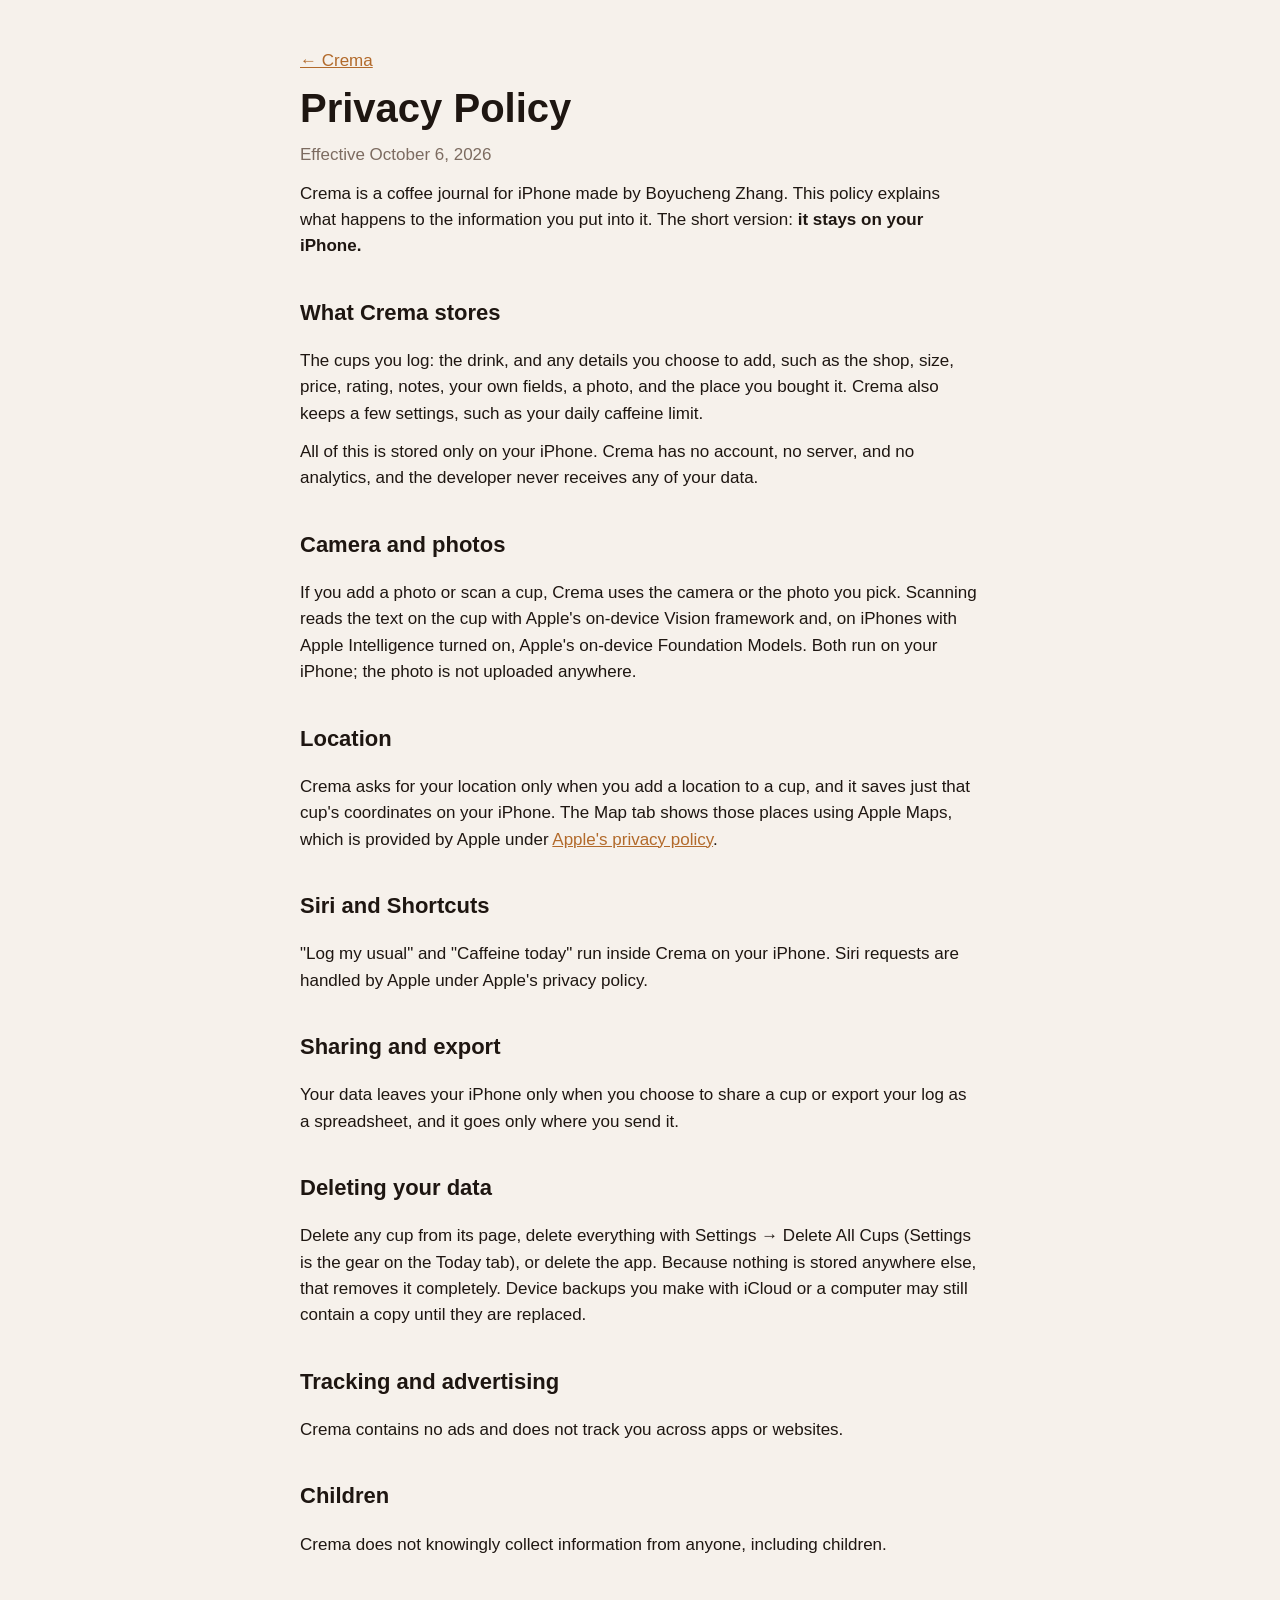
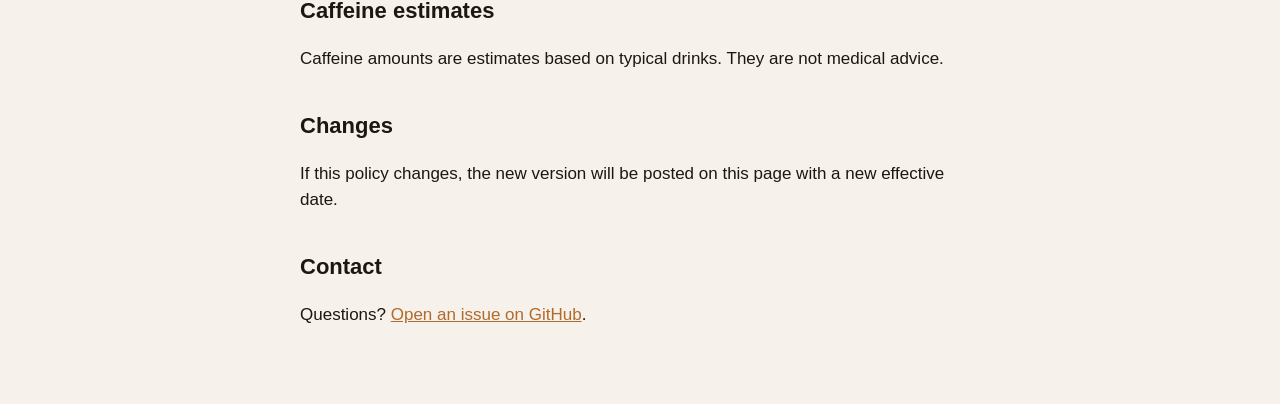
==== privacy.html @ 86ee80dd "Add Crema support and privacy policy pages" ====
<!doctype html>
<html lang="en">
<head>
  <meta charset="utf-8">
  <meta name="viewport" content="width=device-width, initial-scale=1">
  <title>Crema Privacy Policy</title>
  <link rel="stylesheet" href="style.css">
</head>
<body>
  <main>
    <p class="back"><a href="./">← Crema</a></p>
    <h1>Privacy Policy</h1>
    <p class="muted">Effective October 6, 2026</p>

    <p>Crema is a coffee journal for iPhone made by Boyucheng Zhang. This policy explains what happens to the
      information you put into it. The short version: <strong>it stays on your iPhone.</strong></p>

    <h2>What Crema stores</h2>
    <p>The cups you log: the drink, and any details you choose to add, such as the shop, size, price, rating,
      notes, your own fields, a photo, and the place you bought it. Crema also keeps a few settings, such as your
      daily caffeine limit.</p>
    <p>All of this is stored only on your iPhone. Crema has no account, no server, and no analytics, and the
      developer never receives any of your data.</p>

    <h2>Camera and photos</h2>
    <p>If you add a photo or scan a cup, Crema uses the camera or the photo you pick. Scanning reads the text on
      the cup with Apple's on-device Vision framework and, on iPhones with Apple Intelligence turned on, Apple's
      on-device Foundation Models. Both run on your iPhone; the photo is not uploaded anywhere.</p>

    <h2>Location</h2>
    <p>Crema asks for your location only when you add a location to a cup, and it saves just that cup's
      coordinates on your iPhone. The Map tab shows those places using Apple Maps, which is provided by Apple
      under <a href="https://www.apple.com/legal/privacy/">Apple's privacy policy</a>.</p>

    <h2>Siri and Shortcuts</h2>
    <p>"Log my usual" and "Caffeine today" run inside Crema on your iPhone. Siri requests are handled by Apple
      under Apple's privacy policy.</p>

    <h2>Sharing and export</h2>
    <p>Your data leaves your iPhone only when you choose to share a cup or export your log as a spreadsheet, and
      it goes only where you send it.</p>

    <h2>Deleting your data</h2>
    <p>Delete any cup from its page, delete everything with Settings → Delete All Cups (Settings is the gear on the Today tab), or delete the app.
      Because nothing is stored anywhere else, that removes it completely. Device backups you make with iCloud
      or a computer may still contain a copy until they are replaced.</p>

    <h2>Tracking and advertising</h2>
    <p>Crema contains no ads and does not track you across apps or websites.</p>

    <h2>Children</h2>
    <p>Crema does not knowingly collect information from anyone, including children.</p>

    <h2>Caffeine estimates</h2>
    <p>Caffeine amounts are estimates based on typical drinks. They are not medical advice.</p>

    <h2>Changes</h2>
    <p>If this policy changes, the new version will be posted on this page with a new effective date.</p>

    <h2>Contact</h2>
    <p>Questions? <a href="https://github.com/Gitterooooo/crema/issues">Open an issue on GitHub</a>.</p>
  </main>
</body>
</html>
---- style.css ----
:root {
  --background: #f6f1eb;
  --text: #1e1611;
  --muted: #7c6b60;
  --accent: #b26a2b;
}

@media (prefers-color-scheme: dark) {
  :root {
    --background: #0e0a08;
    --text: #f4ece3;
    --muted: #a3928a;
    --accent: #e7a462;
  }
}

body {
  margin: 0;
  background: var(--background);
  color: var(--text);
  font: 17px/1.55 -apple-system, BlinkMacSystemFont, "Helvetica Neue", sans-serif;
}

main {
  max-width: 680px;
  margin: 0 auto;
  padding: 48px 16px 64px;
}

h1 {
  font-size: 40px;
  line-height: 1.1;
  margin: 0 0 12px;
}

h2 {
  margin-top: 36px;
  font-size: 22px;
}

h3 {
  margin: 20px 0 4px;
  font-size: 17px;
}

p {
  margin: 0 0 12px;
}

a {
  color: var(--accent);
}

.lead {
  font-size: 20px;
}

.muted,
.back {
  color: var(--muted);
}
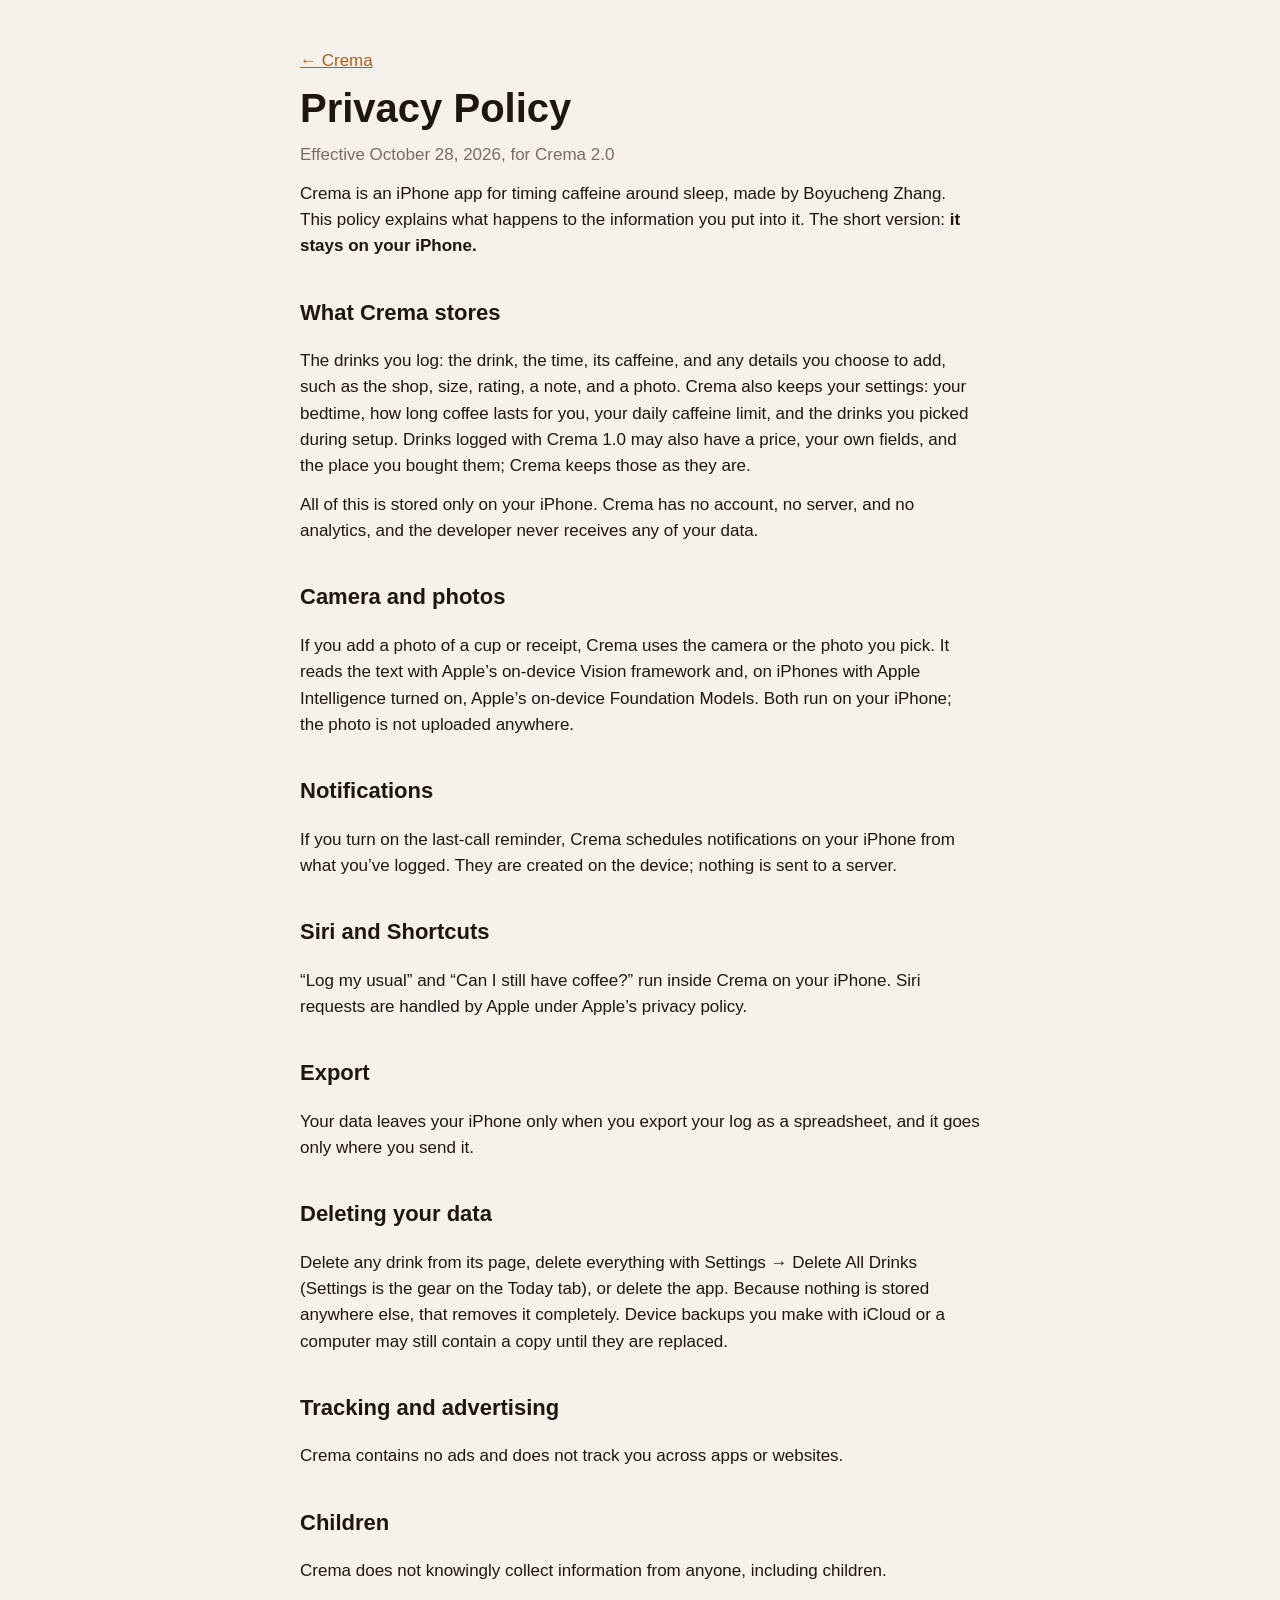
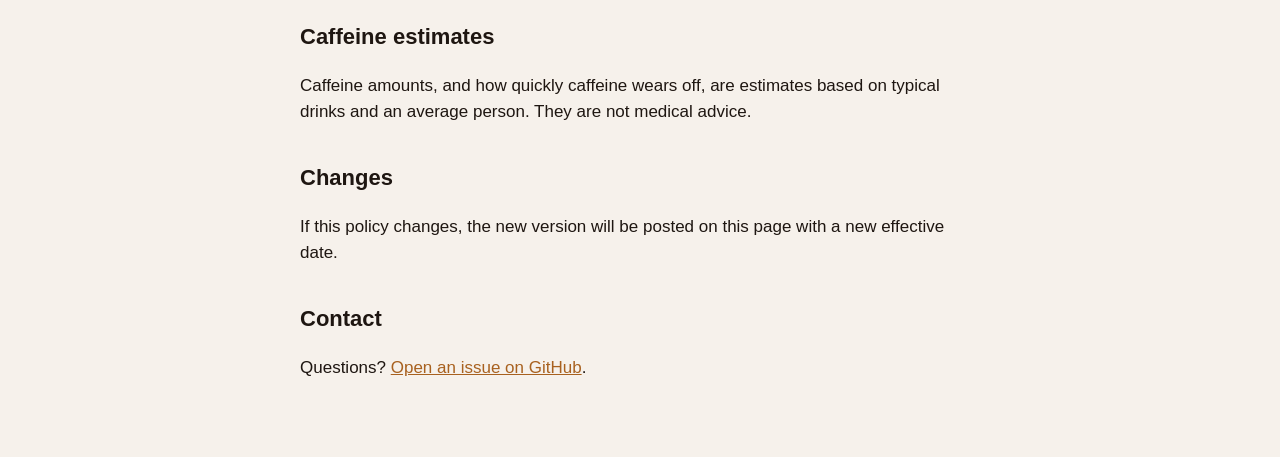
==== commit 2213ec5c: "Update the site, privacy policy, and screenshot for Crema 2.0 Crema 2.0 is about timing caffeine aro" ====
--- a/privacy.html
+++ b/privacy.html
@@ -10,40 +10,40 @@
   <main>
     <p class="back"><a href="./">← Crema</a></p>
     <h1>Privacy Policy</h1>
-    <p class="muted">Effective October 6, 2026</p>
+    <p class="muted">Effective October 28, 2026, for Crema 2.0</p>
 
-    <p>Crema is a coffee journal for iPhone made by Boyucheng Zhang. This policy explains what happens to the
-      information you put into it. The short version: <strong>it stays on your iPhone.</strong></p>
+    <p>Crema is an iPhone app for timing caffeine around sleep, made by Boyucheng Zhang. This policy explains
+      what happens to the information you put into it. The short version: <strong>it stays on your iPhone.</strong></p>
 
     <h2>What Crema stores</h2>
-    <p>The cups you log: the drink, and any details you choose to add, such as the shop, size, price, rating,
-      notes, your own fields, a photo, and the place you bought it. Crema also keeps a few settings, such as your
-      daily caffeine limit.</p>
+    <p>The drinks you log: the drink, the time, its caffeine, and any details you choose to add, such as the shop,
+      size, rating, a note, and a photo. Crema also keeps your settings: your bedtime, how long coffee lasts for
+      you, your daily caffeine limit, and the drinks you picked during setup. Drinks logged with Crema 1.0 may
+      also have a price, your own fields, and the place you bought them; Crema keeps those as they are.</p>
     <p>All of this is stored only on your iPhone. Crema has no account, no server, and no analytics, and the
       developer never receives any of your data.</p>
 
     <h2>Camera and photos</h2>
-    <p>If you add a photo or scan a cup, Crema uses the camera or the photo you pick. Scanning reads the text on
-      the cup with Apple's on-device Vision framework and, on iPhones with Apple Intelligence turned on, Apple's
-      on-device Foundation Models. Both run on your iPhone; the photo is not uploaded anywhere.</p>
+    <p>If you add a photo of a cup or receipt, Crema uses the camera or the photo you pick. It reads the text with
+      Apple’s on-device Vision framework and, on iPhones with Apple Intelligence turned on, Apple’s on-device
+      Foundation Models. Both run on your iPhone; the photo is not uploaded anywhere.</p>
 
-    <h2>Location</h2>
-    <p>Crema asks for your location only when you add a location to a cup, and it saves just that cup's
-      coordinates on your iPhone. The Map tab shows those places using Apple Maps, which is provided by Apple
-      under <a href="https://www.apple.com/legal/privacy/">Apple's privacy policy</a>.</p>
+    <h2>Notifications</h2>
+    <p>If you turn on the last-call reminder, Crema schedules notifications on your iPhone from what you’ve
+      logged. They are created on the device; nothing is sent to a server.</p>
 
     <h2>Siri and Shortcuts</h2>
-    <p>"Log my usual" and "Caffeine today" run inside Crema on your iPhone. Siri requests are handled by Apple
-      under Apple's privacy policy.</p>
+    <p>“Log my usual” and “Can I still have coffee?” run inside Crema on your iPhone. Siri requests are handled by
+      Apple under Apple’s privacy policy.</p>
 
-    <h2>Sharing and export</h2>
-    <p>Your data leaves your iPhone only when you choose to share a cup or export your log as a spreadsheet, and
-      it goes only where you send it.</p>
+    <h2>Export</h2>
+    <p>Your data leaves your iPhone only when you export your log as a spreadsheet, and it goes only where you
+      send it.</p>
 
     <h2>Deleting your data</h2>
-    <p>Delete any cup from its page, delete everything with Settings → Delete All Cups (Settings is the gear on the Today tab), or delete the app.
-      Because nothing is stored anywhere else, that removes it completely. Device backups you make with iCloud
-      or a computer may still contain a copy until they are replaced.</p>
+    <p>Delete any drink from its page, delete everything with Settings → Delete All Drinks (Settings is the gear
+      on the Today tab), or delete the app. Because nothing is stored anywhere else, that removes it completely.
+      Device backups you make with iCloud or a computer may still contain a copy until they are replaced.</p>
 
     <h2>Tracking and advertising</h2>
     <p>Crema contains no ads and does not track you across apps or websites.</p>
@@ -52,13 +52,14 @@
     <p>Crema does not knowingly collect information from anyone, including children.</p>
 
     <h2>Caffeine estimates</h2>
-    <p>Caffeine amounts are estimates based on typical drinks. They are not medical advice.</p>
+    <p>Caffeine amounts, and how quickly caffeine wears off, are estimates based on typical drinks and an
+      average person. They are not medical advice.</p>
 
     <h2>Changes</h2>
     <p>If this policy changes, the new version will be posted on this page with a new effective date.</p>
 
     <h2>Contact</h2>
-    <p>Questions? <a href="https://github.com/Gitterooooo/crema/issues">Open an issue on GitHub</a>.</p>
+    <p>Questions? <a href="https://github.com/boyuchengz/crema/issues">Open an issue on GitHub</a>.</p>
   </main>
 </body>
 </html>
--- a/style.css
+++ b/style.css
@@ -2,7 +2,7 @@
   --background: #f6f1eb;
   --text: #1e1611;
   --muted: #7c6b60;
-  --accent: #b26a2b;
+  --accent: #a8611f;
 }
 
 @media (prefers-color-scheme: dark) {
@@ -10,7 +10,7 @@
     --background: #0e0a08;
     --text: #f4ece3;
     --muted: #a3928a;
-    --accent: #e7a462;
+    --accent: #c97a36;
   }
 }
 
